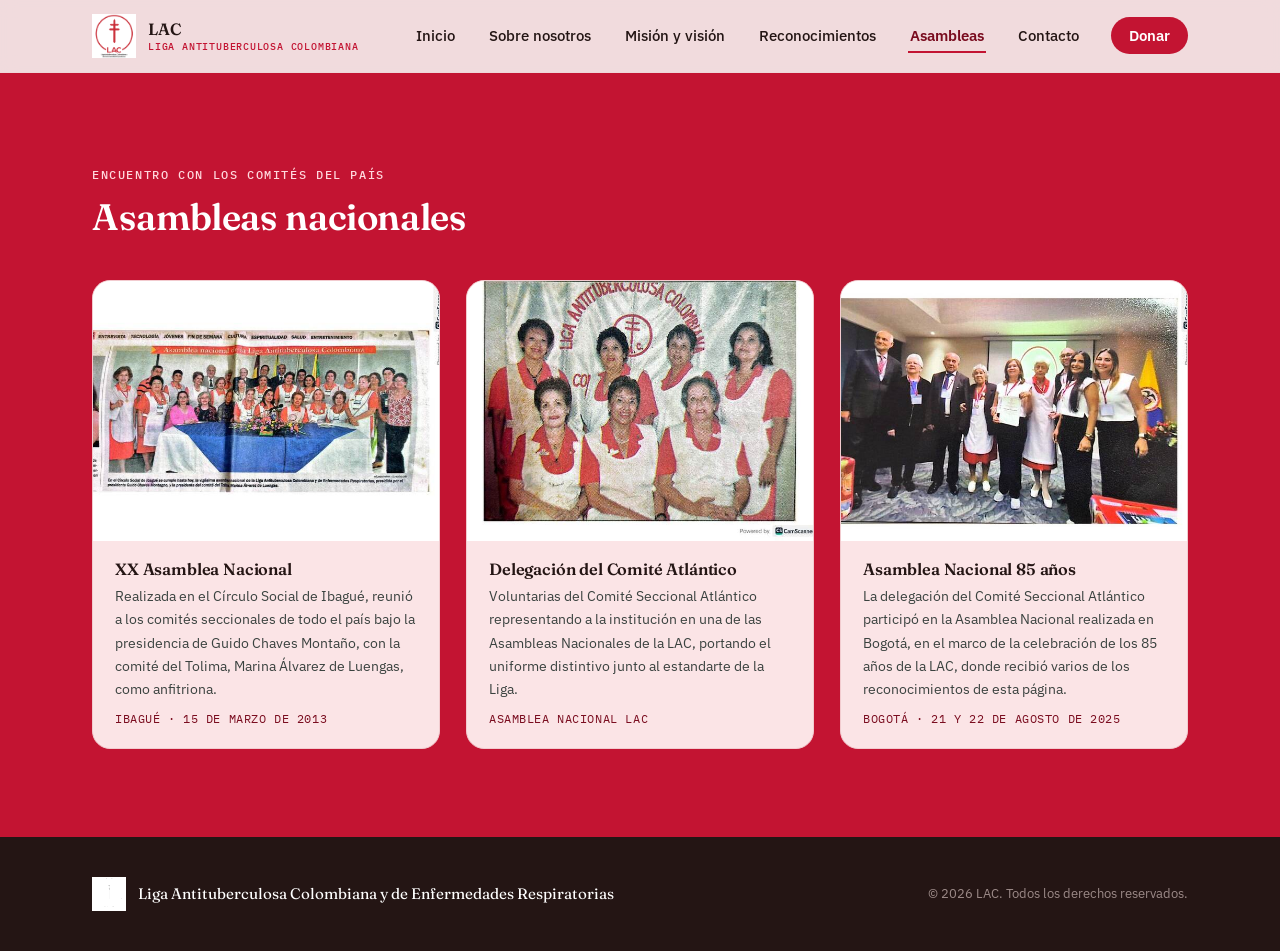
==== asambleas.html @ a4448656 "Add files via upload" ====
<!DOCTYPE html>
<html lang="es">
<head>
<meta charset="UTF-8">
<meta name="viewport" content="width=device-width, initial-scale=1.0">
<title>Asambleas nacionales — LAC</title>
<meta name="description" content="Encuentros y asambleas nacionales de la Liga Antituberculosa Colombiana con los comités seccionales del país.">
<meta name="robots" content="index, follow">
<link rel="canonical" href="https://lacatlantico.com/asambleas.html">

<!-- Open Graph / redes sociales -->
<meta property="og:type" content="website">
<meta property="og:title" content="Asambleas nacionales — LAC">
<meta property="og:description" content="Encuentros y asambleas nacionales de la Liga Antituberculosa Colombiana con los comités seccionales del país.">
<meta property="og:url" content="https://lacatlantico.com/asambleas.html">
<meta property="og:locale" content="es_CO">

<link rel="preconnect" href="https://fonts.googleapis.com">
<link href="https://fonts.googleapis.com/css2?family=Fraunces:opsz,wght@9..144,400;9..144,500;9..144,600;9..144,700&family=IBM+Plex+Sans:wght@400;500;600;700&family=IBM+Plex+Mono:wght@500&display=swap" rel="stylesheet">
<link rel="stylesheet" href="styles.css">
</head>
<body>
<a href="#main" class="skip-link">Saltar al contenido</a>

<header>
  <div class="nav-inner">
    <a href="index.html" class="brand">
      <img src="images/logo.png" alt="Logotipo LAC">
      <span class="brand-text">LAC<span>Liga Antituberculosa Colombiana</span></span>
    </a>
    <button class="menu-toggle" id="menuToggle" aria-label="Abrir menú" aria-expanded="false">☰</button>
    <nav>
      <ul id="navList">
        <li><a href="index.html">Inicio</a></li>
        <li><a href="sobre-nosotros.html">Sobre nosotros</a></li>
        <li><a href="mision-vision.html">Misión y visión</a></li>
        <li><a href="reconocimientos.html">Reconocimientos</a></li>
        <li><a href="asambleas.html" class="active" aria-current="page">Asambleas</a></li>
        <li><a href="contacto.html">Contacto</a></li>
        <li><a href="donar.html#beneficios-donar" class="nav-cta">Donar</a></li>
      </ul>
    </nav>
  </div>
</header>

<main id="main">

  <section class="assemblies" id="asambleas">
    <div class="wrap">
      <div class="section-head">
        <span class="eyebrow">Encuentro con los comités del país</span>
        <h2>Asambleas nacionales</h2>
      </div>

      <div class="assembly-grid">

        <div class="assembly-card">
          <button type="button" class="assembly-photo-btn" aria-label="Ver foto completa" onclick="openLightbox(this)" data-full="images/asamblea-2013-ibague.jpg"><img class="assembly-photo" src="images/asamblea-2013-ibague.jpg" alt="Vigésima Asamblea Nacional de la LAC, Ibagué 2013"></button>
          <div class="assembly-body">
            <h3>XX Asamblea Nacional</h3>
            <p>Realizada en el Círculo Social de Ibagué, reunió a los comités seccionales de todo el país bajo la presidencia de Guido Chaves Montaño, con la comité del Tolima, Marina Álvarez de Luengas, como anfitriona.</p>
            <span class="assembly-meta">Ibagué · 15 de marzo de 2013</span>
          </div>
        </div>

        <div class="assembly-card">
          <button type="button" class="assembly-photo-btn" aria-label="Ver foto completa" onclick="openLightbox(this)" data-full="images/asamblea-voluntariado.jpg"><img class="assembly-photo" src="images/asamblea-voluntariado.jpg" alt="Delegación de voluntarias del Comité Seccional Atlántico en una Asamblea Nacional"></button>
          <div class="assembly-body">
            <h3>Delegación del Comité Atlántico</h3>
            <p>Voluntarias del Comité Seccional Atlántico representando a la institución en una de las Asambleas Nacionales de la LAC, portando el uniforme distintivo junto al estandarte de la Liga.</p>
            <span class="assembly-meta">Asamblea Nacional LAC</span>
          </div>
        </div>

        <div class="assembly-card">
          <button type="button" class="assembly-photo-btn" aria-label="Ver foto completa" onclick="openLightbox(this)" data-full="images/asamblea-2025-bogota.jpg"><img class="assembly-photo" src="images/asamblea-2025-bogota.jpg" alt="Delegación del Comité Atlántico en la Asamblea Nacional de Bogotá 2025"></button>
          <div class="assembly-body">
            <h3>Asamblea Nacional 85 años</h3>
            <p>La delegación del Comité Seccional Atlántico participó en la Asamblea Nacional realizada en Bogotá, en el marco de la celebración de los 85 años de la LAC, donde recibió varios de los reconocimientos de esta página.</p>
            <span class="assembly-meta">Bogotá · 21 y 22 de agosto de 2025</span>
          </div>
        </div>

      </div>
    </div>
  </section>

</main>

<footer>
  <div class="wrap footer-inner">
    <div class="footer-brand">
      <img src="images/logo.png" alt="LAC">
      <span>Liga Antituberculosa Colombiana y de Enfermedades Respiratorias</span>
    </div>
    <p class="small">© 2026 LAC. Todos los derechos reservados.</p>
  </div>
</footer>

<!-- LIGHTBOX -->
<div class="lightbox" id="lightbox">
  <button class="lightbox-close" id="lightboxClose" aria-label="Cerrar">&times;</button>
  <img id="lightboxImg" src="" alt="Documento ampliado">
</div>

<script src="script.js"></script>
</body>
</html>
---- styles.css ----
:root{
    --red: #C31432;
    --red-dark: #7A0C1F;
    --red-tint: #FBE4E6;
    --ink: #241514;
    --paper: #FBEEEE;
    --mist: #F0D6D8;
    --breath: #3F7C74;
    --white: #FFFFFF;
    --max: 1160px;
  }
  *{box-sizing:border-box; margin:0; padding:0;}
  html{scroll-behavior:smooth;}
  body{
    font-family:'IBM Plex Sans', sans-serif;
    color:var(--ink);
    background:var(--red-dark);
    line-height:1.6;
    -webkit-font-smoothing:antialiased;
  }
  img{max-width:100%; display:block;}
  a{color:inherit;}
  h1,h2,h3{font-family:'Fraunces', serif; font-weight:600; line-height:1.08; letter-spacing:-0.01em;}
  .eyebrow{
    font-family:'IBM Plex Mono', monospace;
    font-size:0.72rem;
    letter-spacing:0.14em;
    text-transform:uppercase;
    color:var(--red);
    font-weight:500;
  }
  .wrap{max-width:var(--max); margin:0 auto; padding:0 32px;}
  @media (max-width:640px){ .wrap{padding:0 20px;} }

  /* skip link */
  .skip-link{position:absolute; left:-999px; top:0; background:var(--red); color:white; padding:10px 16px; z-index:999;}
  .skip-link:focus{left:12px; top:12px;}

  /* header */
  header{
    position:sticky; top:0; z-index:100;
    background:rgba(251,238,238,0.92);
    backdrop-filter:blur(8px);
    border-bottom:1px solid var(--mist);
  }
  .nav-inner{
    display:flex; align-items:center; justify-content:space-between;
    padding:14px 32px; max-width:var(--max); margin:0 auto;
  }
  .brand{display:flex; align-items:center; gap:12px; text-decoration:none;}
  .brand img{height:44px; width:auto;}
  .brand-text{font-family:'Fraunces', serif; font-weight:600; font-size:1.02rem; line-height:1.15; color:var(--ink);}
  .brand-text span{display:block; font-family:'IBM Plex Mono', monospace; font-weight:500; font-size:0.62rem; letter-spacing:0.08em; text-transform:uppercase; color:var(--red); margin-top:2px;}
  nav ul{display:flex; gap:30px; list-style:none;}
  nav a{
    font-size:0.92rem; font-weight:500; text-decoration:none; color:var(--ink);
    padding:6px 2px; border-bottom:2px solid transparent; transition:border-color .2s, color .2s;
  }
  nav a:hover, nav a:focus-visible{border-color:var(--red); color:var(--red-dark);}
  nav a.active{border-color:var(--red); color:var(--red-dark); font-weight:600;}
  .nav-cta{
    background:var(--red); color:white !important; padding:9px 18px !important;
    border-radius:100px; font-weight:600 !important; border:none !important;
  }
  .nav-cta:hover{background:var(--red-dark);}
  .menu-toggle{display:none;}
  @media (max-width:860px){
    nav ul{position:fixed; inset:64px 0 auto 0; background:var(--white); flex-direction:column; gap:0; border-bottom:1px solid var(--mist);
      transform:translateY(-120%); transition:transform .25s ease; padding:8px 0;}
    nav ul.open{transform:translateY(0);}
    nav ul li{width:100%;}
    nav a{display:block; padding:14px 32px; border-bottom:1px solid var(--mist); border-left:0;}
    .nav-cta{margin:14px 32px; text-align:center;}
    .menu-toggle{display:block; background:none; border:none; font-size:1.6rem; cursor:pointer; color:var(--ink); line-height:1;}
  }

  /* hero */
  .hero{position:relative; overflow:hidden; padding:96px 0 80px; background:linear-gradient(160deg, var(--red-dark), var(--red));}
  .hero-grid{display:grid; grid-template-columns:1.1fr 0.9fr; gap:56px; align-items:center;}
  @media (max-width:860px){ .hero-grid{grid-template-columns:1fr;} .hero{padding:56px 0 48px;} }
  .hero .eyebrow{color:#FFD9DE;}
  .hero .btn-primary{background:white; color:var(--red-dark);}
  .hero .btn-primary:hover{background:#FFE7E9;}
  .hero .btn-ghost{border-color:rgba(255,255,255,0.6); color:white;}
  .hero .btn-ghost:hover{border-color:white;}
  .hero h1{font-size:clamp(2.3rem, 5vw, 3.6rem); margin:14px 0 22px; color:white;}
  .hero p.lead{font-size:1.12rem; max-width:46ch; color:#FBE3E6; margin-bottom:30px;}
  .btn-row{display:flex; gap:14px; flex-wrap:wrap;}
  .btn{
    display:inline-flex; align-items:center; gap:8px; padding:14px 26px; border-radius:100px;
    font-weight:600; font-size:0.95rem; text-decoration:none; border:1.5px solid transparent; cursor:pointer;
    transition:transform .15s ease, background .2s, color .2s, border-color .2s;
  }
  .btn:hover{transform:translateY(-1px);}
  .btn-primary{background:var(--red); color:white;}
  .btn-primary:hover{background:var(--red-dark);}
  .btn-ghost{border-color:var(--ink); color:var(--ink); background:transparent;}
  .btn-ghost:hover{border-color:var(--red); color:var(--red-dark);}

  /* carrusel de fotos del hero */
  .hero-carousel{
    position:relative; width:100%; max-width:440px; margin:0 auto; aspect-ratio:4/3;
    border-radius:22px; overflow:hidden; box-shadow:0 24px 50px -18px rgba(0,0,0,0.45);
    border:1px solid rgba(255,255,255,0.35);
  }
  .carousel-slide{
    position:absolute; inset:0; width:100%; height:100%; object-fit:cover;
    opacity:0; transition:opacity 1s ease; z-index:1;
  }
  .carousel-slide.active{opacity:1; z-index:2;}
  .carousel-fade{
    position:absolute; inset:0; z-index:3; pointer-events:none;
    background:linear-gradient(180deg, rgba(0,0,0,0) 60%, rgba(20,10,10,0.55) 100%);
  }
  .carousel-dots{
    position:absolute; bottom:14px; left:0; right:0; z-index:4;
    display:flex; justify-content:center; gap:6px;
  }
  .carousel-dots .dot{
    width:7px; height:7px; border-radius:4px; border:none; padding:0; cursor:pointer;
    background:rgba(255,255,255,0.55); transition:width .2s ease, background .2s ease;
  }
  .carousel-dots .dot.active{width:20px; background:white;}
  .carousel-arrow{
    position:absolute; top:50%; transform:translateY(-50%); z-index:5;
    width:36px; height:36px; border-radius:50%; border:none; cursor:pointer;
    background:rgba(20,15,15,0.35); color:white; display:flex; align-items:center; justify-content:center;
    transition:background .18s ease, transform .18s ease;
  }
  .carousel-arrow:hover{background:rgba(20,15,15,0.6);}
  .carousel-arrow:active{transform:translateY(-50%) scale(0.92);}
  .carousel-arrow.prev{left:12px;}
  .carousel-arrow.next{right:12px;}
  .carousel-arrow svg{width:18px; height:18px;}
  @media (max-width:520px){
    .carousel-arrow{width:32px; height:32px;}
    .carousel-arrow svg{width:16px; height:16px;}
  }
  @media (prefers-reduced-motion: reduce){
    .carousel-slide{transition:none;}
  }

  /* section basics */
  section{padding:88px 0;}
  @media (max-width:640px){ section{padding:56px 0;} }
  .section-head{max-width:640px; margin-bottom:44px;}
  .section-head h2{font-size:clamp(1.7rem, 3.4vw, 2.3rem); margin-top:10px;}

  /* sobre nosotros */
  .about{background:var(--white); border-top:1px solid var(--mist); border-bottom:1px solid var(--mist);}
  .about-grid{display:grid; grid-template-columns:1.3fr 1fr; gap:52px; align-items:start;}
  @media (max-width:860px){ .about-grid{grid-template-columns:1fr;} }
  .about p{font-size:1.03rem; color:#3A423F; max-width:62ch;}
  .fact-card{
    background:var(--red); border:1px solid var(--red-dark); border-radius:18px; padding:30px 28px;
  }
  .fact-card .eyebrow{margin-bottom:10px; color:#FFD9DE;}
  .fact-card ul{list-style:none; display:flex; flex-direction:column; gap:18px; margin-top:6px;}
  .fact-card li{display:flex; gap:14px; align-items:flex-start;}
  .fact-num{font-family:'Fraunces', serif; font-weight:600; font-size:1.3rem; color:white; min-width:34px;}
  .fact-text{font-size:0.92rem; color:#FBE3E6;}

  /* mision vision */
  .mv{background:var(--red);}
  .mv .eyebrow{color:#FFD9DE;}
  .mv .section-head h2{color:white;}
  .mv-grid{display:grid; grid-template-columns:1fr 1fr; gap:28px;}
  @media (max-width:760px){ .mv-grid{grid-template-columns:1fr;} }
  .mv-card{
    background:var(--red-tint); border-radius:20px; padding:38px 34px;
    border-top:4px solid var(--red-dark); box-shadow:0 1px 0 rgba(0,0,0,0.06);
    position:relative; overflow:hidden;
  }
  .mv-card.vision{border-top-color:var(--red-dark);}
  .mv-card .eyebrow{display:block; margin-bottom:8px; color:var(--red-dark);}
  .mv-card.vision .eyebrow{color:var(--red-dark);}
  .mv-card h3{font-size:1.5rem; margin-bottom:14px;}
  .mv-card p{color:#3A423F; font-size:0.98rem;}
  .mv-icon{
    position:absolute; right:-18px; top:-18px; width:96px; height:96px; opacity:0.06;
  }

  /* reconocimientos */
  .recon{background:var(--white); border-top:1px solid var(--mist); border-bottom:1px solid var(--mist);}
  .timeline{position:relative; margin-top:12px;}
  .timeline::before{content:''; position:absolute; left:19px; top:6px; bottom:6px; width:2px; background:var(--mist);}
  .timeline-item{position:relative; padding-left:56px; margin-bottom:34px;}
  .timeline-item:last-child{margin-bottom:0;}
  .timeline-dot{
    position:absolute; left:11px; top:6px; width:16px; height:16px; border-radius:50%;
    background:var(--red); box-shadow:0 0 0 4px var(--white), 0 0 0 5px var(--mist);
  }
  .timeline-year{
    font-family:'IBM Plex Mono', monospace; font-weight:600; color:var(--red);
    font-size:0.8rem; letter-spacing:0.06em; margin-bottom:8px; display:block;
  }
  .timeline-card{
    display:flex; gap:20px; align-items:flex-start;
    background:var(--red); border:1px solid var(--red-dark); border-radius:16px; padding:20px;
  }
  .timeline-thumb-link{flex-shrink:0; padding:0; border:none; background:none; cursor:pointer;}
  .timeline-thumb{
    width:96px; height:126px; object-fit:cover; border-radius:8px; border:1px solid rgba(255,255,255,0.3);
    display:block; transition:transform .2s ease;
  }
  .timeline-thumb-link:hover .timeline-thumb{transform:scale(1.04);}
  .timeline-card h3{font-size:1.05rem; margin-bottom:6px; color:white;}
  .timeline-card p{font-size:0.92rem; color:#FBE3E6; margin:0;}
  .timeline-card p.timeline-meta{
    font-family:'IBM Plex Mono', monospace; font-size:0.72rem; color:#FFD9DE;
    text-transform:uppercase; letter-spacing:0.05em; margin-top:8px;
  }
  @media (max-width:560px){
    .timeline-card{flex-direction:column;}
    .timeline-thumb{width:100%; height:auto; max-height:220px;}
  }

  /* asambleas nacionales */
  .assemblies{background:var(--red);}
  .assemblies .eyebrow{color:#FFD9DE;}
  .assemblies .section-head h2{color:white;}
  .assembly-grid{display:grid; grid-template-columns:repeat(3, 1fr); gap:26px;}
  @media (max-width:860px){ .assembly-grid{grid-template-columns:1fr;} }
  .assembly-card{
    background:var(--red-tint); border:1px solid #F2CBCF; border-radius:18px; overflow:hidden;
  }
  .assembly-photo-btn{display:block; width:100%; padding:0; border:none; background:none; cursor:pointer;}
  .assembly-photo{width:100%; aspect-ratio:4/3; object-fit:cover; display:block; transition:transform .25s ease;}
  .assembly-card a:hover .assembly-photo{transform:scale(1.03);}
  .assembly-body{padding:20px 22px;}
  .assembly-body h3{font-size:1.02rem; margin-bottom:6px;}
  .assembly-body p{font-size:0.9rem; color:#3A423F; margin:0;}
  .assembly-meta{
    font-family:'IBM Plex Mono', monospace; font-size:0.72rem; color:var(--red-dark);
    text-transform:uppercase; letter-spacing:0.05em; margin-top:10px; display:block;
  }

  /* lightbox */
  .lightbox{
    position:fixed; inset:0; background:rgba(20,15,15,0.92); z-index:1000;
    display:flex; align-items:center; justify-content:center; padding:24px;
    opacity:0; pointer-events:none; transition:opacity .2s ease;
  }
  .lightbox.open{opacity:1; pointer-events:auto;}
  .lightbox img{max-width:100%; max-height:90vh; border-radius:6px; box-shadow:0 20px 50px rgba(0,0,0,0.5);}
  .lightbox-close{
    position:absolute; top:20px; right:24px; background:none; border:none; color:white;
    font-size:2rem; line-height:1; cursor:pointer; opacity:0.8;
  }
  .lightbox-close:hover{opacity:1;}

  /* donaciones */
  .donate{
    background:linear-gradient(160deg, var(--red-dark), var(--red));
    color:white;
  }
  .donate .eyebrow{color:#FFD9DE;}
  .donate h2{color:white;}
  .donate-grid{display:grid; grid-template-columns:1.1fr 0.9fr; gap:48px; align-items:center;}
  @media (max-width:860px){ .donate-grid{grid-template-columns:1fr;} }
  .donate p.lead{color:#FBE3E6; max-width:52ch; font-size:1.05rem;}
  .bank-card{
    background:rgba(255,255,255,0.08); border:1px solid rgba(255,255,255,0.25);
    border-radius:18px; padding:30px 28px; backdrop-filter:blur(4px);
  }
  .bank-card .eyebrow{color:#FFD9DE; margin-bottom:14px; display:block;}
  .bank-row{display:flex; justify-content:space-between; padding:12px 0; border-bottom:1px solid rgba(255,255,255,0.18); font-size:0.95rem;}
  .bank-row:last-of-type{border-bottom:none;}
  .bank-row span:first-child{color:#FBE3E6;}
  .bank-row span:last-child{font-weight:600; text-align:right;}
  .bank-note{margin-top:18px; font-size:0.84rem; color:#FBE3E6; line-height:1.5;}
  .donate .btn-primary{background:white; color:var(--red-dark);}
  .donate .btn-primary:hover{background:#FFE7E9;}
  .donate .btn-ghost{border-color:rgba(255,255,255,0.6); color:white;}
  .donate .btn-ghost:hover{border-color:white;}

  /* beneficios de donar */
  .perks{
    padding-top:0; margin-bottom:52px; padding-bottom:40px; border-bottom:1px solid rgba(255,255,255,0.2);
    scroll-margin-top:84px;
  }
  .perks-head{max-width:640px; margin-bottom:26px;}
  .perks-head h3{font-family:'Fraunces', serif; font-weight:600; font-size:1.4rem; color:white; margin-top:6px;}
  .perks-grid{display:grid; grid-template-columns:repeat(3, 1fr); gap:20px;}
  @media (max-width:860px){ .perks-grid{grid-template-columns:1fr;} }
  .perk-card{
    background:rgba(255,255,255,0.08); border:1px solid rgba(255,255,255,0.22);
    border-radius:16px; padding:22px 22px;
  }
  .perk-icon{
    width:38px; height:38px; border-radius:50%; background:rgba(255,255,255,0.15);
    display:flex; align-items:center; justify-content:center; margin-bottom:14px;
  }
  .perk-card h4{font-size:0.98rem; color:white; margin-bottom:8px; font-family:'IBM Plex Sans'; font-weight:600;}
  .perk-card p{font-size:0.86rem; color:#FBE3E6; margin:0; line-height:1.55;}
  .perks-note{margin-top:20px; font-size:0.8rem; color:#FBE3E6; opacity:0.85; max-width:70ch; line-height:1.6;}

  /* chips de monto rápido */
  .amount-block{margin-top:30px;}
  .amount-label{display:block; color:#FBE3E6; margin-bottom:12px;}
  .chip-grid{display:flex; flex-wrap:wrap; gap:12px;}
  .chip{
    display:inline-flex; align-items:center; justify-content:center;
    padding:13px 22px; border-radius:100px; background:rgba(255,255,255,0.08);
    border:1.5px solid rgba(255,255,255,0.55); color:white; text-decoration:none;
    font-weight:600; font-size:0.98rem; transition:background .18s, border-color .18s, transform .15s;
  }
  .chip:hover, .chip:focus-visible{background:white; color:var(--red-dark); border-color:white; transform:translateY(-1px);}
  .chip-custom{border-style:dashed;}
  .chip-note{margin-top:16px; font-size:0.84rem; color:#FBE3E6; max-width:44ch; line-height:1.5;}

  /* contacto */
  .contact{background:var(--white); border-top:1px solid var(--mist);}
  .contact-grid{display:grid; grid-template-columns:1fr 1fr; gap:40px;}
  @media (max-width:760px){ .contact-grid{grid-template-columns:1fr;} }
  .contact-item{display:flex; gap:16px; align-items:flex-start; padding:20px 0;}
  .contact-icon{
    width:44px; height:44px; border-radius:50%; background:var(--red); color:white;
    display:flex; align-items:center; justify-content:center; flex-shrink:0;
  }
  .contact-item h3{font-size:1rem; font-family:'IBM Plex Sans'; font-weight:600; margin-bottom:4px;}
  .contact-item a, .contact-item p{color:#3A423F; text-decoration:none; font-size:0.95rem;}
  .contact-item a:hover{color:var(--red);}

  footer{background:var(--ink); color:#D6C4C3; padding:40px 0;}
  .footer-inner{display:flex; justify-content:space-between; align-items:center; flex-wrap:wrap; gap:16px;}
  .footer-brand{display:flex; align-items:center; gap:12px;}
  .footer-brand img{height:34px; filter:grayscale(1) brightness(2.6);}
  .footer-brand span{font-family:'Fraunces', serif; font-size:0.95rem; color:white;}
  footer p.small{font-size:0.8rem; color:#9C8A88;}
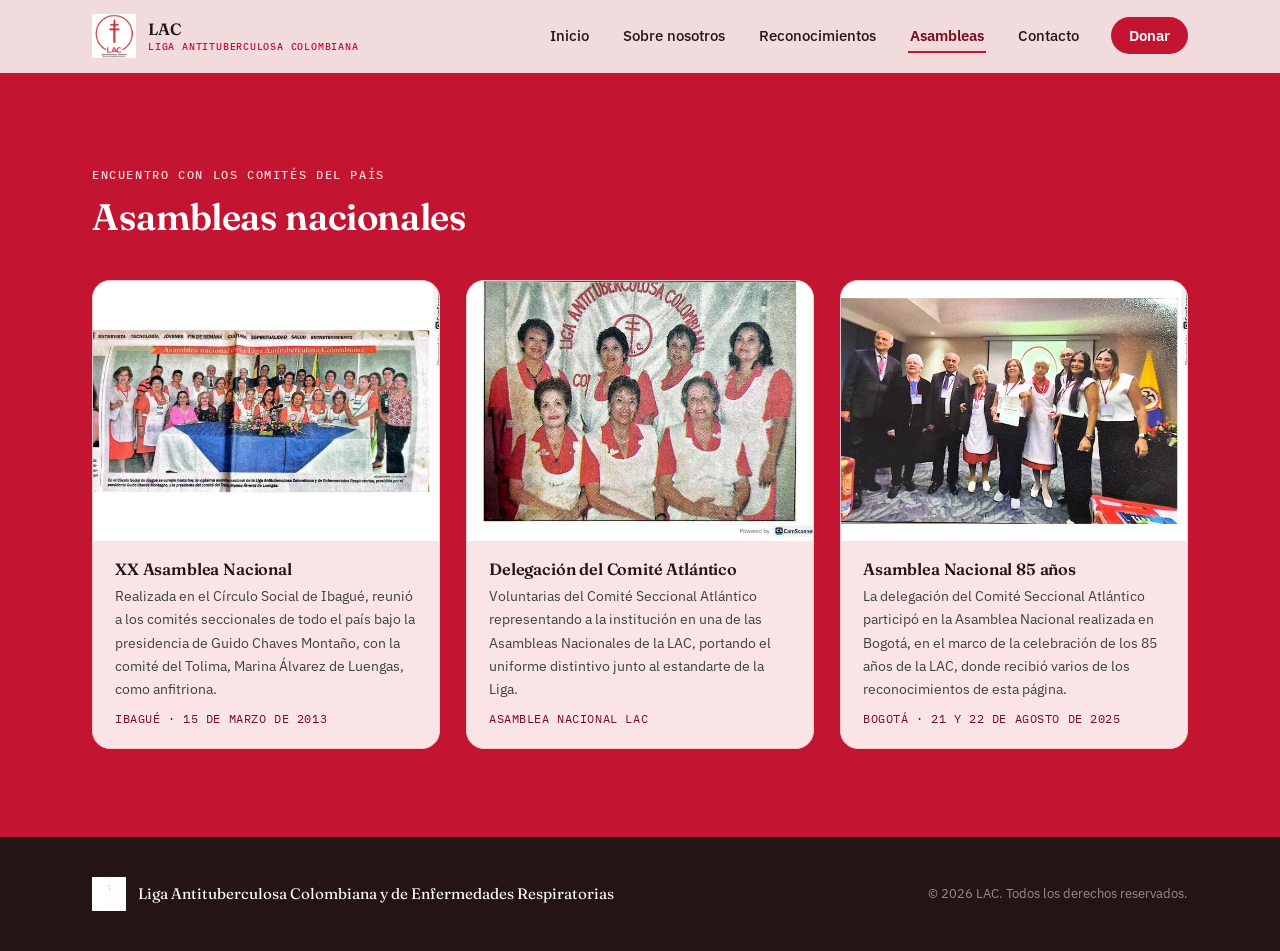
==== commit 819f5bb9: "Add files via upload" ====
--- a/asambleas.html
+++ b/asambleas.html
@@ -6,13 +6,13 @@
 <title>Asambleas nacionales — LAC</title>
 <meta name="description" content="Encuentros y asambleas nacionales de la Liga Antituberculosa Colombiana con los comités seccionales del país.">
 <meta name="robots" content="index, follow">
-<link rel="canonical" href="https://lacatlantico.com/asambleas.html">
+<link rel="canonical" href="https://www.lacatlantico.com/asambleas.html">
 
 <!-- Open Graph / redes sociales -->
 <meta property="og:type" content="website">
 <meta property="og:title" content="Asambleas nacionales — LAC">
 <meta property="og:description" content="Encuentros y asambleas nacionales de la Liga Antituberculosa Colombiana con los comités seccionales del país.">
-<meta property="og:url" content="https://lacatlantico.com/asambleas.html">
+<meta property="og:url" content="https://www.lacatlantico.com/asambleas.html">
 <meta property="og:locale" content="es_CO">
 
 <link rel="preconnect" href="https://fonts.googleapis.com">
@@ -33,7 +33,6 @@
       <ul id="navList">
         <li><a href="index.html">Inicio</a></li>
         <li><a href="sobre-nosotros.html">Sobre nosotros</a></li>
-        <li><a href="mision-vision.html">Misión y visión</a></li>
         <li><a href="reconocimientos.html">Reconocimientos</a></li>
         <li><a href="asambleas.html" class="active" aria-current="page">Asambleas</a></li>
         <li><a href="contacto.html">Contacto</a></li>
--- a/styles.css
+++ b/styles.css
@@ -249,6 +249,17 @@
   }
   .lightbox-close:hover{opacity:1;}
 
+  /* CTA de donación en Inicio */
+  .donate-cta{
+    background:linear-gradient(160deg, var(--red-dark), var(--red));
+    padding:80px 0; text-align:center;
+  }
+  .donate-cta .eyebrow{color:#FFD9DE; display:block; margin-bottom:12px;}
+  .donate-cta h2{color:white; font-size:clamp(1.7rem, 3.4vw, 2.4rem); margin-bottom:16px;}
+  .donate-cta p{color:#FBE3E6; max-width:56ch; margin:0 auto 30px; font-size:1.05rem;}
+  .donate-cta .btn-primary{background:white; color:var(--red-dark);}
+  .donate-cta .btn-primary:hover{background:#FFE7E9;}
+
   /* donaciones */
   .donate{
     background:linear-gradient(160deg, var(--red-dark), var(--red));
